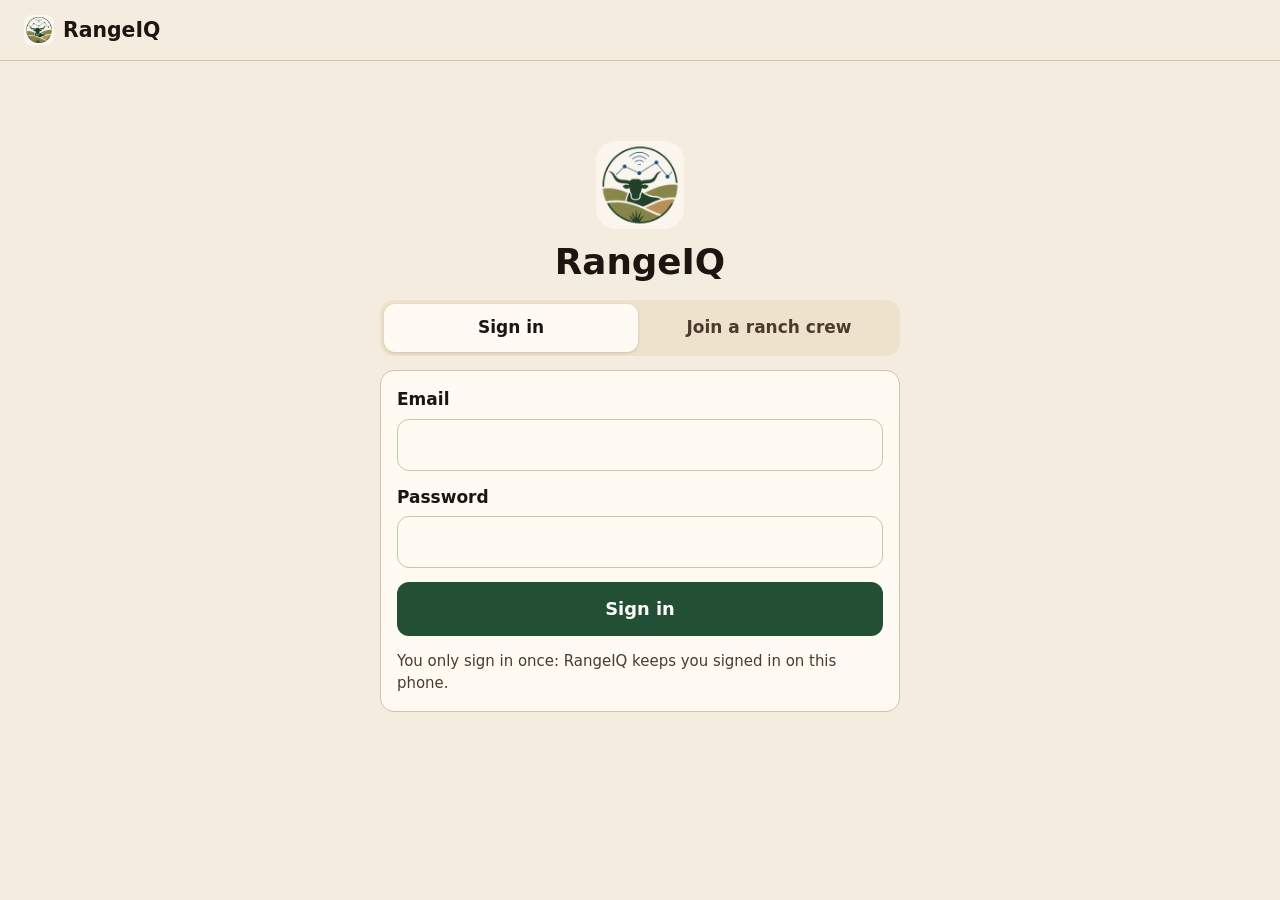
==== web/app/index.html @ 2ee0752a "Draw pastures, roads and trails (tap or GPS), lockable boundaries; you-are-here; Relief look - Shape" ====
<!doctype html>
<html lang="en">
<head>
<meta charset="utf-8">
<meta name="viewport" content="width=device-width, initial-scale=1, viewport-fit=cover">
<title>RangeIQ</title>
<meta name="description" content="RangeIQ for the ranch crew: take photos with location and direction, log rain and cattle moves, report problems, and see what needs attention, on the map or in 3D. Works with weak or no signal.">
<meta name="theme-color" content="#f4ecdf">
<meta name="apple-mobile-web-app-capable" content="yes">
<meta name="mobile-web-app-capable" content="yes">
<meta name="apple-mobile-web-app-status-bar-style" content="default">
<meta name="apple-mobile-web-app-title" content="RangeIQ">
<link rel="manifest" href="manifest.webmanifest">
<link rel="apple-touch-icon" href="apple-touch-icon.png">
<link rel="icon" href="icon-192.png">
<link rel="stylesheet" href="app.css">
<script type="importmap">{"imports":{"three":"./vendor/three/three.module.min.js"}}</script>
</head>
<body>
<header class="top">
  <button type="button" class="brand" id="brandBtn" aria-label="Ranch name. Tap to switch ranch"><img src="icon-192.png" alt="" width="30" height="30"><span id="brandName">RangeIQ</span><span id="brandCaret" aria-hidden="true" hidden>▾</span></button>
  <div class="top-actions">
    <button type="button" id="installBtn" class="pill" hidden>Install</button>
    <button type="button" id="syncPill" class="pill warn" hidden></button>
  </div>
</header>

<div id="banner" class="banner" role="status" hidden></div>

<main id="views">
  <!-- ============================== SIGN IN / JOIN -->
  <section class="view" id="v-login" hidden aria-labelledby="l-h">
    <div class="hero center">
      <img class="login-logo" src="icon-192.png" alt="" width="88" height="88">
      <h1 id="l-h">RangeIQ</h1>
    </div>
    <div class="seg" role="tablist">
      <button type="button" role="tab" data-auth="signin" aria-selected="true">Sign in</button>
      <button type="button" role="tab" data-auth="join" aria-selected="false">Join a ranch crew</button>
    </div>
    <form class="card form" id="loginForm" autocomplete="on">
      <label>Email<input type="email" id="loginEmail" autocomplete="username" inputmode="email" required></label>
      <label>Password<input type="password" id="loginPassword" autocomplete="current-password" required></label>
      <button type="submit" class="primary">Sign in</button>
      <p class="error" id="loginError" role="alert" hidden></p>
      <p class="dim small">You only sign in once: RangeIQ keeps you signed in on this phone.</p>
      <p class="dim small" id="loginTip" hidden><b>iPhone:</b> add RangeIQ to your Home Screen first (Share → Add to Home Screen), then sign in there. The Home Screen app keeps its own sign-in.</p>
    </form>
    <form class="card form" id="joinForm" autocomplete="on" hidden>
      <p class="dim">Ask the ranch owner for the crew code. It looks like <b>K7M-4QX</b>. Already have a RangeIQ login? Use the same email and password to add this ranch to it.</p>
      <label>Crew code<input type="text" id="joinCode" autocapitalize="characters" autocomplete="off" required placeholder="ABC-123"></label>
      <label>Your name (new logins only)<input type="text" id="joinName" autocomplete="name"></label>
      <label>Email<input type="email" id="joinEmail" autocomplete="username" inputmode="email" required></label>
      <label>Password (make one, 8+ characters, or use yours)<input type="password" id="joinPassword" autocomplete="new-password" minlength="8" required></label>
      <button type="submit" class="primary">Join the crew</button>
      <p class="error" id="joinError" role="alert" hidden></p>
    </form>
  </section>

  <!-- ============================== HOME -->
  <section class="view" id="v-home" hidden aria-labelledby="h-h">
    <div class="hero">
      <div class="eyebrow" id="h-updated"></div>
      <h1 id="h-h">Today</h1>
    </div>
    <div class="actions4">
      <button type="button" class="big photo" data-act="photo"><span class="ic" aria-hidden="true">📷</span>Take photo</button>
      <button type="button" class="big" data-act="rain"><span class="ic" aria-hidden="true">🌧</span>Rain gauge</button>
      <button type="button" class="big" data-act="move"><span class="ic" aria-hidden="true">🐄</span>Moved cattle</button>
      <button type="button" class="big warnbtn" data-act="report"><span class="ic" aria-hidden="true">⚠️</span>Report<small>problem or sighting</small></button>
    </div>
    <div class="card" id="h-todo" hidden></div>
    <div class="card" id="h-attention"></div>
    <div class="card" id="h-weather"></div>
    <div class="card" id="h-sky" hidden></div>
  </section>

  <!-- ============================== TO DO -->
  <section class="view" id="v-todo" hidden aria-labelledby="t-h">
    <div class="hero"><h1 id="t-h">To do</h1><p class="dim">Jobs around the ranch. Tap the box when it's done.</p></div>
    <div class="row"><button type="button" class="primary" id="t-add">＋ Add a job</button>
      <button type="button" class="pill" id="t-mine" aria-pressed="false">Only mine</button></div>
    <div id="t-list"></div>
    <div id="t-done"></div>
  </section>

  <!-- ============================== MAP (2D / 3D) -->
  <section class="view mapview" id="v-map" hidden aria-labelledby="m-h">
    <h1 id="m-h" class="sr">Map</h1>
    <div class="maptools">
      <div class="seg small" role="group" aria-label="Map type">
        <button type="button" data-mapmode="2d" aria-pressed="true">Map</button>
        <button type="button" data-mapmode="3d" aria-pressed="false">3D</button>
      </div>
      <div class="seg small" id="lookSeg" role="group" aria-label="3D look" hidden>
        <button type="button" data-look="photo" aria-pressed="true">Photo</button>
        <button type="button" data-look="relief" aria-pressed="false">Relief</button>
      </div>
      <button type="button" class="pill" id="layersBtn" aria-pressed="false" title="Choose what shows on the map">🗂 Layers</button>
      <button type="button" class="pill" id="addPlaceBtn" title="Add a water tank, pond, blind, gate…">＋ Place</button>
      <button type="button" class="pill" id="drawBtn" title="Draw pastures, roads and trails">✏️ Draw</button>
      <button type="button" class="pill" id="meBtn" title="Show where I am">📍 Me</button>
    </div>
    <div class="card" id="layerCard" hidden></div>
    <div class="pickbar unlocked" id="lockNote" hidden role="status"><span>🔓 Pasture boundaries are unlocked for editing.</span> <button type="button" class="pill" id="lockNoteBtn">🔒 Lock</button></div>
    <div class="pickbar" id="pickBar" hidden role="status"><b>Tap the map where it is.</b> <button type="button" class="pill" id="pickCancel">Cancel</button></div>
    <div id="map" class="map" role="region" aria-label="Map of pastures and photos"></div>
    <div id="map3d" class="map3d" hidden role="img" aria-label="3D view of the ranch with glowing pasture boundaries"></div>
    <div class="row" id="exagRow" hidden role="group" aria-label="Height exaggeration">
      <span class="dim">Height</span>
      <input type="range" id="exagSlider" min="1" max="12" step="0.5" value="2" aria-label="How much to raise the hills">
      <b id="exagVal">×2</b><button type="button" class="pill" id="resetView">Reset view</button>
    </div>
    <p class="src" id="map-src"></p>
    <ul class="plist" id="m-list"></ul>
  </section>

  <!-- ============================== PASTURE -->
  <section class="view" id="v-pasture" hidden aria-labelledby="d-h">
    <button type="button" class="back" data-go="map">‹ Map</button>
    <div class="hero"><div class="eyebrow" id="d-acres"></div><h1 id="d-h"></h1><p id="d-status"></p></div>
    <div class="actions4 two">
      <button type="button" class="big photo" data-act="photo" data-here="1"><span class="ic" aria-hidden="true">📷</span>Photo here</button>
      <button type="button" class="big" data-act="move" data-here="1"><span class="ic" aria-hidden="true">🐄</span>Moved cattle here</button>
    </div>
    <div class="card" id="d-photos"></div>
    <div class="card" id="d-signals"></div>
    <div class="card" id="d-land"></div>
  </section>

  <!-- ============================== LOG -->
  <section class="view" id="v-log" hidden aria-labelledby="g-h">
    <div class="hero"><h1 id="g-h">Log</h1></div>
    <div class="chips" role="group" aria-label="Show">
      <button type="button" data-filter="all" aria-pressed="true">All</button>
      <button type="button" data-filter="photo" aria-pressed="false">Photos</button>
      <button type="button" data-filter="problem" aria-pressed="false">Problems</button>
      <button type="button" data-filter="rain" aria-pressed="false">Rain</button>
      <button type="button" data-filter="move" aria-pressed="false">Moves</button>
      <button type="button" data-filter="wildlife" aria-pressed="false">Wildlife</button>
    </div>
    <div class="card" id="g-queue" hidden></div>
    <ul class="timeline" id="g-list"></ul>
  </section>

  <!-- ============================== MORE -->
  <section class="view" id="v-more" hidden aria-labelledby="o-h">
    <div class="hero"><h1 id="o-h">More</h1><p class="dim" id="o-who"></p></div>
    <div class="card" id="o-ranch" hidden></div>
    <div class="card" id="o-setup" hidden></div>
    <div class="card" id="o-crew" hidden></div>
    <div class="card"><h2>Warnings</h2>
      <label class="switchrow"><input type="checkbox" id="o-everyday"> <span>Ignore drought &amp; low rain in pasture status</span></label>
      <p class="dim small">Drought and rain are the same for every pasture and are often "normal" out here. With this on, a pasture's status comes from its own greenness, long-term trend, grazing days and what the crew reports. Severe-weather alerts and crew reports always show.</p></div>
    <div class="card"><h2>Text size</h2><div class="row" role="group" aria-label="Text size">
      <button type="button" class="pill" data-size="1">Normal</button><button type="button" class="pill" data-size="1.15">Large</button><button type="button" class="pill" data-size="1.3">Extra large</button></div></div>
    <div class="card"><h2>Put RangeIQ on your home screen</h2><p class="dim" id="o-install"></p></div>
    <details class="card"><summary><h2>How pasture status works</h2></summary>
      <p class="dim">Each pasture is rated from what was actually measured or reported: rain compared with past years, satellite greenness compared with normal, the U.S. Drought Monitor, long-term grass trends, how long cattle have been in it, and problems your crew reported in the last 2 weeks.</p>
      <p class="dim"><b>Good</b>: nothing wrong. <b>Watch</b>: one thing is off. <b>Act</b>: a serious problem your crew reported (like water low, fence down or a dead animal), or two things off at once. Your own eyes on the ground come first.</p>
      <p class="dim"><b>Photos:</b> the app measures how much of the ground in the picture is green, using the Canopeo color method, and compares it with the last photo taken from the same spot. Take photos from the same spots over time to see real change.</p></details>
    <details class="card"><summary><h2>Where the data comes from</h2></summary><ul class="srclist" id="o-sources"></ul></details>
    <div class="card"><h2>Account</h2>
      <div class="row"><button type="button" class="pill" id="logoutBtn">Sign out</button></div></div>
  </section>
</main>

<nav class="tabs" aria-label="Main">
  <button type="button" data-tab="home"><span aria-hidden="true">🏠</span>Home</button>
  <button type="button" data-tab="todo"><span aria-hidden="true">✅</span>To do</button>
  <button type="button" data-tab="map"><span aria-hidden="true">🗺️</span>Map</button>
  <button type="button" data-tab="log"><span aria-hidden="true">📋</span>Log</button>
  <button type="button" data-tab="more"><span aria-hidden="true">☰</span>More</button>
</nav>

<div class="drawbar" id="drawBar" hidden role="region" aria-label="Drawing"></div>
<input type="file" id="camInput" accept="image/*" capture="environment" hidden>

<div class="sheet-back" id="sheetBack" hidden></div>
<div class="sheet" id="sheet" role="dialog" aria-modal="true" aria-labelledby="sheetTitle" hidden>
  <div class="sheet-grip" aria-hidden="true"></div>
  <h2 id="sheetTitle"></h2>
  <div id="sheetBody"></div>
</div>

<script src="config.js"></script>
<script src="sky.js"></script>
<script src="app.js"></script>
</body>
</html>
---- web/app/app.css ----
/* RangeIQ phone app. Light "sunlight" theme by default for outdoor use; follows the phone's dark mode at night. */
:root{
  --bg:#f4ecdf; --surface:#fffaf2; --surface-2:#efe2cd; --ink:#1d150f; --ink-2:#4a3b2e; --muted:#6b5745; --rule:#d6c1a8;
  --accent:#234f34; --accent-ink:#ffffff; --link:#1f5a87;
  --good:#1f6b3a; --good-bg:#dcefdf; --watch:#8a5a00; --watch-bg:#fbe9c4; --act:#a1261b; --act-bg:#f8d9d4; --unknown:#5a5a5a; --unknown-bg:#e7e3dc;
  --f-body:system-ui,-apple-system,"Segoe UI",Roboto,"Helvetica Neue",Arial,sans-serif;
  --f-disp:"Avenir Next Condensed","Roboto Condensed","Arial Narrow",system-ui,sans-serif;
  --r:14px; --scale:1; color-scheme:light;
}
@media (prefers-color-scheme:dark){
  :root{--bg:#12100d; --surface:#1c1915; --surface-2:#26221c; --ink:#f3ece2; --ink-2:#d6cabb; --muted:#b3a593; --rule:#3a332a;
    --accent:#7fb38f; --accent-ink:#0d150f; --link:#8cc0ea;
    --good:#7fd19a; --good-bg:#1d3324; --watch:#f2c169; --watch-bg:#3a2d12; --act:#ff8c7d; --act-bg:#3f1a15; --unknown:#bdb6ac; --unknown-bg:#2c2924; color-scheme:dark}
}
*{box-sizing:border-box}
html{-webkit-text-size-adjust:100%;font-size:calc(17px * var(--scale))}
body{margin:0;background:var(--bg);color:var(--ink);font:1rem/1.5 var(--f-body);min-height:100dvh;padding-bottom:calc(84px + env(safe-area-inset-bottom))}
a{color:var(--link)}
h1,h2,h3{margin:0;line-height:1.15;font-family:var(--f-disp)}
h1{font-size:1.75rem;font-weight:700}
h2{font-size:1.25rem;font-weight:700}
p{margin:0}
.dim{color:var(--ink-2)} .small{font-size:.88rem}
.eyebrow{font-size:.78rem;font-weight:700;letter-spacing:.08em;text-transform:uppercase;color:var(--muted)}
[hidden]{display:none!important}
button,input,select,textarea{font:inherit;color:inherit}

.top{position:sticky;top:0;z-index:30;display:flex;align-items:center;justify-content:space-between;gap:10px;
  padding:calc(env(safe-area-inset-top) + 8px) 14px 8px;background:color-mix(in srgb,var(--bg) 92%,transparent);
  backdrop-filter:blur(10px);-webkit-backdrop-filter:blur(10px);border-bottom:1px solid var(--rule)}
.brand{display:flex;align-items:center;gap:9px;font:700 1.2rem/1 var(--f-disp);background:none;border:0;color:inherit;padding:4px 0;cursor:pointer;min-height:44px}
.brand img{border-radius:8px}
.top-actions{display:flex;gap:8px}
.pill{display:inline-flex;align-items:center;justify-content:center;min-height:44px;border:1px solid var(--rule);background:var(--surface);
  border-radius:99px;padding:8px 16px;font-weight:600;font-size:.92rem;cursor:pointer;color:var(--ink);text-decoration:none}
.pill.warn{border-color:var(--watch);color:var(--watch);background:var(--watch-bg)}
.pill[aria-pressed="true"]{border-color:var(--accent);color:var(--accent);box-shadow:inset 0 0 0 1px var(--accent)}

.banner{margin:10px 14px 0;padding:12px 14px;border-radius:var(--r);background:var(--watch-bg);color:var(--ink);border:1px solid var(--watch);font-weight:600}
.banner.demo{background:var(--unknown-bg);border-color:var(--unknown)}

main{max-width:680px;margin:0 auto;padding:14px 14px 20px}
.view{display:grid;gap:14px}
.hero{display:grid;gap:6px;padding:4px 0}
.login-logo{border-radius:20px;margin-bottom:6px}
.card{background:var(--surface);border:1px solid var(--rule);border-radius:var(--r);padding:16px;display:grid;gap:10px}
.row{display:flex;flex-wrap:wrap;gap:10px}
.back{justify-self:start;background:none;border:0;color:var(--link);font-weight:600;font-size:1rem;padding:8px 0;min-height:44px;cursor:pointer}

/* status chips and pasture rows: always icon + word, never colour alone */
.counts{display:flex;flex-wrap:wrap;gap:8px}
.chip{display:inline-flex;align-items:center;gap:6px;border-radius:99px;padding:6px 12px;font-weight:700;font-size:.92rem}
.chip.good{background:var(--good-bg);color:var(--good)} .chip.watch{background:var(--watch-bg);color:var(--watch)}
.chip.act{background:var(--act-bg);color:var(--act)} .chip.unknown{background:var(--unknown-bg);color:var(--unknown)}
.plist{list-style:none;margin:0;padding:0;display:grid;gap:10px}
.prow{width:100%;text-align:left;display:grid;grid-template-columns:auto 1fr auto;gap:4px 12px;align-items:center;cursor:pointer;
  background:var(--surface);border:1px solid var(--rule);border-left-width:8px;border-radius:var(--r);padding:14px 14px 14px 12px;min-height:72px}
.prow.good{border-left-color:var(--good)} .prow.watch{border-left-color:var(--watch)} .prow.act{border-left-color:var(--act)} .prow.unknown{border-left-color:var(--unknown)}
.prow .badge{grid-row:span 2;width:44px;height:44px;border-radius:50%;display:grid;place-items:center;font-size:1.3rem;font-weight:800}
.prow.good .badge{background:var(--good-bg);color:var(--good)} .prow.watch .badge{background:var(--watch-bg);color:var(--watch)}
.prow.act .badge{background:var(--act-bg);color:var(--act)} .prow.unknown .badge{background:var(--unknown-bg);color:var(--unknown)}
.prow b{font-size:1.08rem}
.prow .why{grid-column:2;color:var(--ink-2);font-size:.95rem}
.prow .go{grid-row:span 2;color:var(--muted);font-size:1.6rem}

.tiles{display:grid;grid-template-columns:repeat(2,minmax(0,1fr));gap:10px}
.tile{background:var(--surface-2);border-radius:12px;padding:10px 12px;display:grid;gap:2px}
.tile b{font:700 1.6rem/1.05 var(--f-disp);font-variant-numeric:tabular-nums}
.tile span{font-size:.85rem;color:var(--ink-2)}
.fc{display:grid;grid-template-columns:repeat(5,minmax(0,1fr));gap:6px;text-align:center}
.fc div{background:var(--surface-2);border-radius:10px;padding:8px 2px;display:grid;gap:2px;font-size:.85rem}
.fc b{font-size:1rem}
.meter{height:14px;border-radius:99px;background:var(--surface-2);overflow:hidden;position:relative}
.meter i{position:absolute;inset:0 auto 0 0;background:var(--accent);border-radius:99px}
.meter s{position:absolute;top:-3px;bottom:-3px;width:3px;background:var(--ink);text-decoration:none}
.src{font-size:.8rem;color:var(--muted)}

.sig{display:grid;grid-template-columns:auto 1fr;gap:2px 12px;padding:10px 0;border-top:1px solid var(--rule)}
.sig:first-of-type{border-top:0;padding-top:0}
.sig .lv{grid-row:span 3;width:30px;height:30px;border-radius:50%;display:grid;place-items:center;font-weight:800;font-size:.95rem}
.sig .lv.ok{background:var(--good-bg);color:var(--good)} .sig .lv.watch{background:var(--watch-bg);color:var(--watch)}
.sig .lv.concern{background:var(--act-bg);color:var(--act)} .sig .lv.unavailable{background:var(--unknown-bg);color:var(--unknown)}

.alert{border-left:6px solid var(--act);padding:8px 0 8px 12px;display:grid;gap:4px}
.alert.minor{border-left-color:var(--watch)}

.actions3{display:grid;grid-template-columns:repeat(3,minmax(0,1fr));gap:10px}
.big{display:grid;justify-items:center;align-content:center;gap:6px;text-align:center;background:var(--accent);color:var(--accent-ink);border:0;
  border-radius:var(--r);padding:14px 6px;font-weight:700;font-size:.95rem;line-height:1.15;cursor:pointer;min-height:92px}
.big .ic{font-size:1.6rem;line-height:1}
.primary{background:var(--accent);color:var(--accent-ink);border:0;border-radius:12px;min-height:54px;font-weight:700;font-size:1.05rem;cursor:pointer;padding:0 18px}
.secondary{background:var(--surface-2);color:var(--ink);border:1px solid var(--rule);border-radius:12px;min-height:54px;font-weight:600;cursor:pointer;padding:0 18px}

.terrain3d{height:62vh;min-height:320px;border-radius:var(--r);border:1px solid var(--rule);background:#cfe3f2;overflow:hidden;touch-action:none;display:grid;place-items:center}
.terrain3d canvas{display:block}
.map{height:46vh;min-height:280px;border-radius:var(--r);border:1px solid var(--rule);background:var(--surface-2);overflow:hidden}
.leaflet-container{font:inherit}
.maplabel{background:var(--surface);border:1px solid var(--rule);border-radius:8px;padding:2px 6px;font-weight:700;font-size:.8rem;white-space:nowrap;box-shadow:0 1px 3px rgba(0,0,0,.2)}

.loglist,.srclist{list-style:none;margin:0;padding:0;display:grid}
.loglist li,.srclist li{display:grid;grid-template-columns:1fr auto;gap:2px 10px;padding:10px 0;border-top:1px solid var(--rule)}
.loglist li:first-child,.srclist li:first-child{border-top:0}
.loglist .when,.srclist .when{color:var(--muted);font-size:.85rem;text-align:right}
.pending{color:var(--watch);font-weight:700;font-size:.85rem}
.ok-txt{color:var(--good);font-weight:700} .no-txt{color:var(--unknown);font-weight:700}

.form{display:grid;gap:14px}
.form label{display:grid;gap:6px;font-weight:600}
.form input,.form select,.form textarea{width:100%;min-height:52px;border:1px solid var(--rule);border-radius:12px;padding:10px 12px;background:var(--surface);font-size:1.05rem}
.form textarea{min-height:110px}
.quick{display:grid;grid-template-columns:repeat(4,minmax(0,1fr));gap:8px}
.quick button{min-height:52px;border-radius:12px;border:1px solid var(--rule);background:var(--surface-2);font-weight:700;cursor:pointer}
.error{color:var(--act);font-weight:600}

.tabs{position:fixed;left:0;right:0;bottom:0;z-index:40;display:grid;grid-template-columns:repeat(5,1fr);
  background:var(--surface);border-top:1px solid var(--rule);padding:6px 4px calc(6px + env(safe-area-inset-bottom))}
.tabs button{display:grid;justify-items:center;gap:2px;background:none;border:0;min-height:58px;font-size:.82rem;font-weight:600;color:var(--muted);cursor:pointer}
.tabs button span{font-size:1.35rem;line-height:1}
.tabs button[aria-current="page"]{color:var(--accent)}

.sheet-back{position:fixed;inset:0;z-index:50;background:rgba(0,0,0,.45)}
.sheet{position:fixed;left:0;right:0;bottom:0;z-index:60;max-height:88dvh;overflow:auto;background:var(--bg);border-radius:20px 20px 0 0;
  padding:18px 16px calc(18px + env(safe-area-inset-bottom));display:grid;gap:14px;max-width:680px;margin:0 auto;box-shadow:0 -6px 30px rgba(0,0,0,.25)}
.toast{position:fixed;left:50%;transform:translateX(-50%);bottom:calc(92px + env(safe-area-inset-bottom));z-index:70;background:var(--ink);color:var(--bg);
  padding:12px 18px;border-radius:99px;font-weight:600;max-width:90vw;text-align:center}
@media (min-width:560px){.fc{grid-template-columns:repeat(7,minmax(0,1fr))}}

/* ===================== ranch-hand layout (v2) ===================== */
.sr{position:absolute;width:1px;height:1px;overflow:hidden;clip:rect(0 0 0 0)}
.center{justify-items:center;text-align:center}
.seg{display:grid;grid-auto-flow:column;grid-auto-columns:1fr;background:var(--surface-2);border-radius:14px;padding:4px;gap:4px}
.seg button{min-height:48px;border:0;border-radius:11px;background:none;font-weight:700;cursor:pointer;color:var(--ink-2)}
.seg button[aria-selected="true"],.seg button[aria-pressed="true"]{background:var(--surface);color:var(--ink);box-shadow:0 1px 3px rgba(0,0,0,.15)}
.seg.small button{min-height:40px;padding:0 12px;font-size:.92rem}

.actions4{display:grid;grid-template-columns:repeat(2,minmax(0,1fr));gap:12px}
.actions4 .big{min-height:110px;font-size:1.05rem}
.actions4 .big .ic{font-size:2rem}
.big.photo{background:#1f4f6e}
.big.warnbtn{background:#8a3b12}
@media (prefers-color-scheme:dark){.big.photo{background:#5f9fc8;color:#08131b}.big.warnbtn{background:#e0915f;color:#1d0e05}}

.attn{list-style:none;margin:0;padding:0;display:grid;gap:8px}
.attn button,.attn li>div{width:100%;text-align:left;display:grid;grid-template-columns:auto 1fr auto;gap:2px 12px;align-items:center;
  border:1px solid var(--rule);border-left-width:7px;border-radius:12px;background:var(--surface);padding:12px;min-height:64px;cursor:pointer}
.attn .act{border-left-color:var(--act)} .attn .watch{border-left-color:var(--watch)} .attn .alert{border-left-color:#c0392b}
.attn .lead{font-size:1.5rem;grid-row:span 2}
.attn b{font-size:1.02rem} .attn span.why{grid-column:2;color:var(--ink-2);font-size:.93rem}
.allclear{display:flex;align-items:center;gap:14px;font-weight:700;font-size:1.15rem;color:var(--good)}
.allclear .big-ok{width:52px;height:52px;border-radius:50%;background:var(--good-bg);display:grid;place-items:center;font-size:1.6rem}

.wx{display:flex;align-items:baseline;gap:14px;flex-wrap:wrap}
.wx .now{font:700 2.2rem/1 var(--f-disp)}
.wx3{display:grid;grid-template-columns:repeat(3,minmax(0,1fr));gap:8px;text-align:center}
.wx3 div{background:var(--surface-2);border-radius:10px;padding:8px 4px;display:grid;gap:2px;font-size:.9rem}

.mapview{gap:10px}
.maptools{display:flex;gap:8px;align-items:center;flex-wrap:wrap}
.map{height:58vh;min-height:300px}
.map3d{height:62vh;min-height:320px;border-radius:var(--r);overflow:hidden;touch-action:none;position:relative;
  background:linear-gradient(180deg,#0f1a33 0%,#33406b 38%,#8a6f96 62%,#e59a68 84%,#f4c48c 100%)}
.map3d canvas{display:block}
.photo-pin{width:34px;height:34px;border-radius:50%;background:#fff;border:3px solid #1f4f6e;display:grid;place-items:center;font-size:16px;
  box-shadow:0 2px 6px rgba(0,0,0,.4);position:relative}
.photo-pin.flag{border-color:#c0392b}
.photo-pin .cone{position:absolute;left:50%;top:50%;width:0;height:0;border-left:9px solid transparent;border-right:9px solid transparent;
  border-bottom:22px solid rgba(255,255,255,.95);transform-origin:50% 100%;margin-left:-9px;margin-top:-38px}

.chips{display:flex;flex-wrap:wrap;gap:8px}
.chips button,.tagchips button{min-height:44px;padding:0 14px;border-radius:99px;border:1px solid var(--rule);background:var(--surface);font-weight:600;cursor:pointer}
.chips button[aria-pressed="true"]{background:var(--accent);color:var(--accent-ink);border-color:var(--accent)}
.tagchips{display:flex;flex-wrap:wrap;gap:8px}
.tagchips button[aria-pressed="true"]{background:var(--act-bg);border-color:var(--act);color:var(--act)}
.tagchips button.goodtag[aria-pressed="true"]{background:var(--good-bg);border-color:var(--good);color:var(--good)}

.timeline{list-style:none;margin:0;padding:0;display:grid;gap:10px}
.timeline li{background:var(--surface);border:1px solid var(--rule);border-radius:12px;padding:12px;display:grid;grid-template-columns:auto 1fr;gap:4px 12px;align-items:start}
.timeline li.clickable{cursor:pointer}
.timeline .ico{font-size:1.4rem;width:40px;text-align:center}
.timeline img{width:72px;height:72px;object-fit:cover;border-radius:10px;grid-row:span 3}
.timeline .meta{color:var(--muted);font-size:.85rem}
.tag{display:inline-block;border-radius:99px;padding:2px 9px;font-size:.8rem;font-weight:700;background:var(--act-bg);color:var(--act);margin:2px 4px 0 0}
.tag.ok{background:var(--good-bg);color:var(--good)}

.photoimg{width:100%;border-radius:12px;display:block;background:var(--surface-2)}
.photogrid{display:grid;grid-template-columns:repeat(3,minmax(0,1fr));gap:6px}
.photogrid button{padding:0;border:0;background:none;cursor:pointer}
.photogrid img{width:100%;aspect-ratio:1;object-fit:cover;border-radius:8px;display:block}
.stat{display:flex;gap:12px;flex-wrap:wrap}
.stat div{background:var(--surface-2);border-radius:10px;padding:8px 12px}
.stat b{font:700 1.4rem/1.1 var(--f-disp);display:block}
.sheet-grip{width:44px;height:5px;border-radius:9px;background:var(--rule);justify-self:center}
details.card summary{list-style:none;cursor:pointer;display:flex;justify-content:space-between;align-items:center;min-height:44px}
details.card summary::after{content:"▾";color:var(--muted)} details.card[open] summary::after{content:"▴"}
details.card summary::-webkit-details-marker{display:none}
.busy{display:grid;place-items:center;gap:10px;padding:24px;color:var(--ink-2)}
.spinner{width:36px;height:36px;border:4px solid var(--rule);border-top-color:var(--accent);border-radius:50%;animation:spin 1s linear infinite}
@keyframes spin{to{transform:rotate(360deg)}}
.photo-pin .n{position:absolute;top:-8px;right:-10px;min-width:20px;height:20px;border-radius:10px;background:#1f4f6e;color:#fff;
  font:700 12px/20px system-ui,sans-serif;text-align:center;padding:0 5px;box-shadow:0 1px 3px rgba(0,0,0,.35)}
.photo-pin.flag .n{background:#c0392b}
.spotrow{display:flex;gap:8px;overflow-x:auto;padding-bottom:4px;-webkit-overflow-scrolling:touch}
.spotrow button{flex:0 0 96px;padding:0;border:2px solid transparent;border-radius:10px;background:var(--surface-2);cursor:pointer;text-align:left;color:inherit}
.spotrow button[aria-current]{border-color:var(--accent,#1f4f6e)}
.spotrow img{width:100%;aspect-ratio:1;object-fit:cover;border-radius:8px 8px 0 0;display:block}
.spotrow span{display:block;font-size:.8rem;padding:3px 6px 5px;line-height:1.25}
.map,.map3d{isolation:isolate;position:relative;z-index:0}   /* keep Leaflet panes (z-index 400+) under sheets and tabs */
.big small{display:block;font-size:.72rem;font-weight:500;opacity:.85;margin-top:2px}
.tagpick{display:grid;gap:8px}
.tgroup{border:1px solid var(--rule);border-radius:14px;background:var(--surface)}
.tgroup summary{min-height:48px;display:flex;align-items:center;gap:8px;padding:0 14px;font-weight:700;cursor:pointer;list-style:none}
.tgroup summary::-webkit-details-marker{display:none}
.tgroup summary::after{content:"▾";margin-left:auto;opacity:.6}
.tgroup[open] summary::after{content:"▴"}
.tgroup summary .n{color:var(--act);font-weight:700}
.tgroup .tagchips{padding:0 12px 12px}
.tagchips button.infotag[aria-pressed="true"]{background:#e3edf7;border-color:#1f4f6e;color:#1f4f6e}
.tag.info{background:#e3edf7;color:#1f4f6e}
.picked{margin:2px 0 0}
.photo-pin.report{background:#fffaf2;border-color:#1f4f6e}
.photo-pin.report.flag{border-color:#c0392b}
@media (prefers-color-scheme: dark){.tagchips button.infotag[aria-pressed="true"],.tag.info{background:#1d3346;color:#cfe3f5;border-color:#6aa0c8}}
.tasks{list-style:none;margin:0 0 6px;padding:0;display:grid;gap:8px}
.task{display:flex;align-items:stretch;gap:10px;background:var(--surface);border:1px solid var(--rule);border-radius:14px;padding:6px 8px 6px 6px}
.task.late{border-left:5px solid var(--act)}
.task.today{border-left:5px solid var(--watch,#e0a21b)}
.task .check{flex:0 0 48px;height:48px;align-self:center;border-radius:12px;border:2.5px solid var(--ink);background:var(--bg);
  font:800 1.5rem/1 system-ui;color:#fff;cursor:pointer}
.task .check[aria-pressed="true"]{background:var(--good);border-color:var(--good)}
.task.done b{text-decoration:line-through;opacity:.65}
.task .tbody{flex:1;text-align:left;background:none;border:0;padding:4px 0;color:inherit;cursor:pointer;display:grid;gap:2px}
.task .tbody .meta{font-size:.85rem;color:var(--ink-2,#6b5d50)}
.linkbtn{background:none;border:0;color:var(--accent,#1f4f6e);font-weight:700;padding:8px 0;cursor:pointer}
#v-todo h2{margin:18px 0 8px}
.tabs button{font-size:.78rem}

/* ===================================================================== Computer layout (rangeiq.org on a desktop or tablet)
   Same app, same look; the tab bar becomes a sidebar, Home and Map use two columns, sheets open as centred dialogs. */
@media (min-width: 960px){
  body{padding-bottom:0}
  .top{padding-left:24px;padding-right:24px}
  .banner{margin:12px 24px 0 252px}
  main{max-width:1240px;margin:0;padding:22px 32px 40px 252px}
  .tabs{top:calc(env(safe-area-inset-top) + 62px);bottom:auto;left:0;right:auto;width:228px;display:flex;flex-direction:column;gap:4px;
    padding:14px 12px;border-top:0;border-right:1px solid var(--rule);background:transparent;height:calc(100dvh - 62px)}
  .tabs button{display:flex;align-items:center;justify-items:start;gap:12px;min-height:50px;padding:0 14px;border-radius:12px;font-size:1rem;text-align:left}
  .tabs button span{font-size:1.25rem}
  .tabs button:hover{background:var(--surface-2)}
  .tabs button[aria-current="page"]{background:var(--surface);box-shadow:inset 0 0 0 1px var(--rule);color:var(--accent)}
  h1{font-size:2.1rem}

  /* Home: actions and jobs on the left, what needs attention and weather on the right */
  #v-home{grid-template-columns:minmax(0,1fr) minmax(0,1fr);align-items:start;column-gap:22px}
  #v-home > .hero{grid-column:1 / -1}
  #v-home > .actions4{grid-column:1;grid-template-columns:repeat(4,minmax(0,1fr))}
  #v-home > #h-todo{grid-column:1}
  #v-home > #h-attention{grid-column:2;grid-row:2 / span 3}
  #v-home > #h-weather{grid-column:1}
  .actions4 .big{min-height:120px}

  /* Map: big map with the pasture list beside it */
  #v-map{grid-template-columns:minmax(0,1fr) 340px;align-items:start;column-gap:20px}
  #v-map > *{grid-column:1}
  #v-map > #m-list{grid-column:2;grid-row:1 / span 6;max-height:calc(100dvh - 120px);overflow:auto;padding-right:4px}
  .map{height:calc(100dvh - 230px);min-height:420px}
  .map3d{height:calc(100dvh - 260px);min-height:420px}

  /* Pasture page: photos and status side by side */
  #v-pasture{grid-template-columns:minmax(0,1fr) minmax(0,1fr);column-gap:22px;align-items:start}
  #v-pasture > .back,#v-pasture > .hero,#v-pasture > .actions4{grid-column:1 / -1}
  #v-pasture > .actions4{grid-template-columns:repeat(2,minmax(0,280px))}
  .photogrid{grid-template-columns:repeat(4,minmax(0,1fr))}

  #v-log,#v-todo,#v-more{max-width:860px}
  #v-login{max-width:520px;margin:6vh auto 0}

  /* Sheets become centred dialogs */
  .sheet{top:7vh;bottom:auto;left:50%;right:auto;transform:translateX(-50%);width:min(620px,92vw);max-height:86dvh;border-radius:20px;
    box-shadow:0 20px 60px rgba(0,0,0,.35)}
  .sheet-grip{display:none}
  .toast{bottom:28px}
  .photoimg{max-height:52vh;object-fit:contain;background:var(--surface-2)}
}
/* when signed out there is no sidebar */
@media (min-width: 960px){ body:has(#v-login:not([hidden])) main{padding-left:32px;margin:0 auto} }
@media (min-width: 1400px){ main{max-width:1320px} }
.layers{display:flex;flex-wrap:wrap;gap:8px}
.layer{display:inline-flex;align-items:center;gap:6px;min-height:44px;padding:0 14px;border-radius:99px;border:1px solid var(--rule);background:var(--surface-2);font-weight:600;cursor:pointer;opacity:.6}
.layer[aria-pressed="true"]{opacity:1;background:var(--surface);border-color:var(--accent);box-shadow:inset 0 0 0 1px var(--accent)}
.layer .dim{font-weight:500;font-size:.85rem}
.switchrow{display:flex;align-items:center;gap:10px;font-weight:600;min-height:44px;cursor:pointer}
.switchrow input{width:24px;height:24px;accent-color:var(--accent)}
.pickbar{position:sticky;top:70px;z-index:35;display:flex;align-items:center;justify-content:space-between;gap:10px;padding:10px 14px;border-radius:var(--r);
  background:var(--accent);color:var(--accent-ink)}
.photo-pin.place{background:#fffaf2;border-color:#2b6cb0;border-radius:10px}
@media (min-width: 960px){ #v-map > #layerCard{grid-column:1} }
.switchrow{align-items:flex-start}
.switchrow input{flex:0 0 24px;margin-top:2px}
.placethumb{width:96px;height:96px;object-fit:cover;border-radius:12px}
.photo-pin.usgs{width:28px;height:28px;font-size:13px;background:rgba(255,255,255,.85);border:2px dashed #2b6cb0}
.wx7{display:grid;grid-auto-flow:column;grid-auto-columns:minmax(64px,1fr);gap:6px;overflow-x:auto;padding-bottom:4px;-webkit-overflow-scrolling:touch}
.wx7 > div{display:grid;justify-items:center;gap:1px;background:var(--surface-2);border-radius:12px;padding:8px 4px;font-size:.9rem}
.wx7 b{font-size:1.15rem}
.wx7 .rain{font-size:.82rem;font-weight:600}
.wx7 .rain.wet{color:var(--link)}
.sky{display:grid;grid-template-columns:repeat(2,minmax(0,1fr));gap:8px}
.sky > div{display:grid;gap:1px;background:var(--surface-2);border-radius:12px;padding:10px 12px}
.sky .ic{font-size:1.5rem;line-height:1}
.sky b{font-size:1.2rem}
@media (min-width: 960px){ #v-home > #h-sky{grid-column:2} .sky{grid-template-columns:repeat(4,minmax(0,1fr))} }
.wxic{font-size:2.6rem;line-height:1}
.wxic.sm{font-size:1.6rem}
.wx{display:flex;align-items:center;gap:12px}
.filebtn{display:inline-flex;align-items:center;justify-content:center;min-height:48px;padding:0 18px;border-radius:12px;border:1px solid var(--rule);
  background:var(--surface-2);font-weight:700;cursor:pointer;justify-self:start}
.drawbar{position:fixed;left:8px;right:8px;bottom:calc(84px + env(safe-area-inset-bottom));z-index:45;display:grid;gap:8px;padding:12px;border-radius:16px;
  background:var(--surface);border:2px solid #ffd84d;box-shadow:0 6px 24px rgba(0,0,0,.3)}
.drawinfo{display:grid;gap:2px}
.drawbar .row{gap:6px}
.drawbar .pill{min-height:44px;padding:6px 12px}
.pill.primarypill{background:var(--accent);color:var(--accent-ink);border-color:var(--accent)}
.vtx{width:22px;height:22px;border-radius:50%;background:#ffd84d;border:3px solid #1d150f;box-shadow:0 1px 4px rgba(0,0,0,.5)}
.vtx.sel{background:#d63c2f;border-color:#fff}
.vtx.mid{width:18px;height:18px;background:rgba(255,255,255,.85);border:2px solid #1d150f;font:700 13px/13px system-ui;text-align:center;color:#1d150f}
.swatch{display:inline-block;width:18px;height:6px;border-radius:3px;margin-right:6px;vertical-align:middle;box-shadow:0 0 0 1px rgba(0,0,0,.35)}
.pickbar.unlocked{background:#ffd84d;color:#1d150f}
@media (min-width: 960px){ .drawbar{left:252px;right:24px;bottom:20px;max-width:900px} }
/* drawing mode: map fills the screen between the header and the drawing bar */
body.drawing .banner, body.drawing #v-map .maptools, body.drawing #lockNote, body.drawing #layerCard, body.drawing #pickBar,
body.drawing #m-list, body.drawing #map-src, body.drawing #exagRow{display:none!important}
body.drawing #v-map .map{height:calc(100dvh - 300px - env(safe-area-inset-bottom));min-height:300px}
@media (min-width: 960px){ body.drawing #v-map .map{height:calc(100dvh - 260px)} }
.me{position:relative;width:20px;height:20px;border-radius:50%;background:#2b7de9;border:3px solid #fff;box-shadow:0 0 0 6px rgba(43,125,233,.25),0 1px 4px rgba(0,0,0,.4)}
.me i{position:absolute;left:50%;top:50%;width:0;height:0;margin:-24px 0 0 -7px;border-left:7px solid transparent;border-right:7px solid transparent;
  border-bottom:14px solid #2b7de9;transform-origin:7px 24px}
#exagRow{align-items:center}
#exagSlider{flex:1;min-width:140px;accent-color:var(--accent);height:32px}
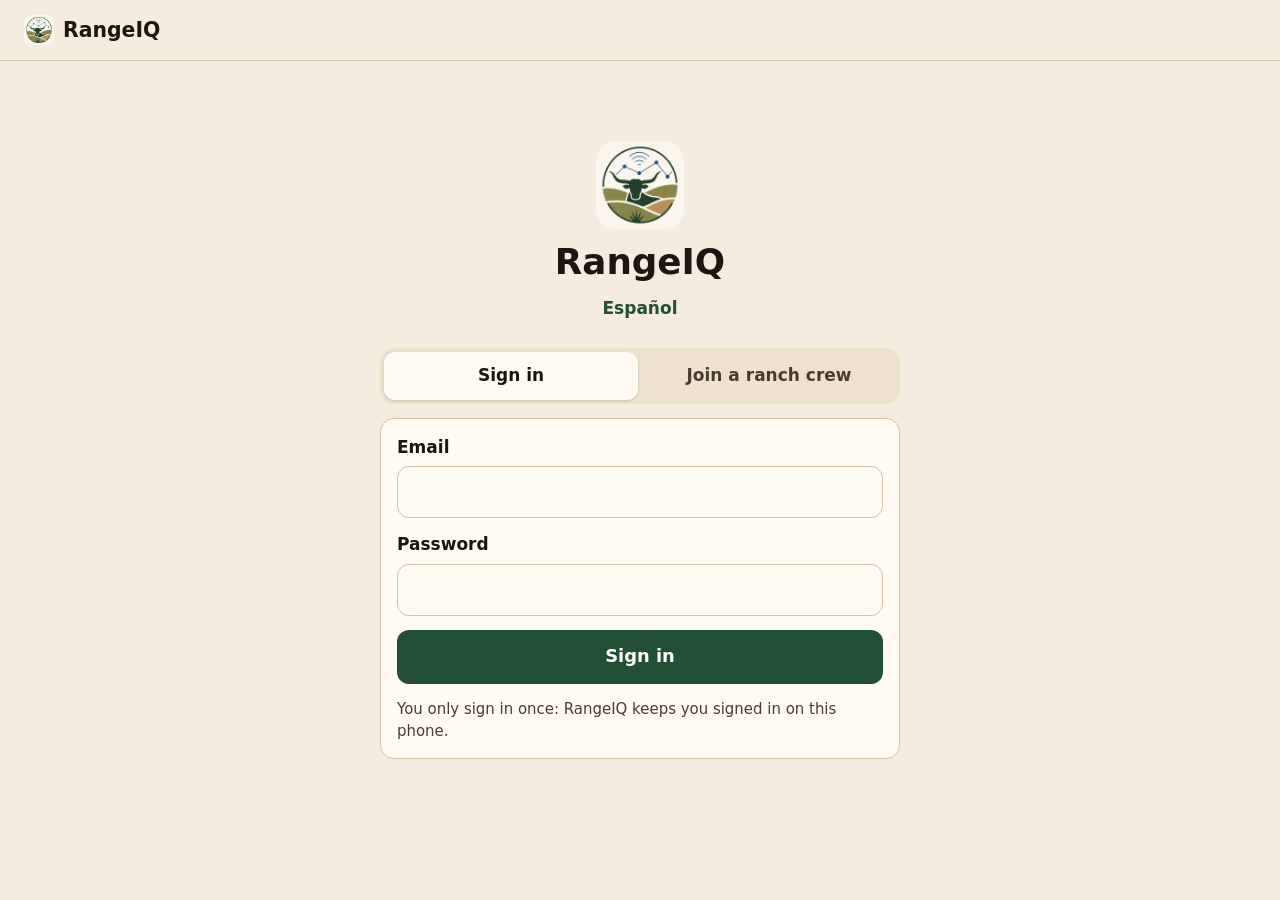
==== commit 505ff6fa: "Spanish: the whole app in English or Spanish, notifications in each person's language - web/app/i18n" ====
--- a/web/app/index.html
+++ b/web/app/index.html
@@ -20,12 +20,15 @@
 <header class="top">
   <button type="button" class="brand" id="brandBtn" aria-label="Ranch name. Tap to switch ranch"><img src="icon-192.png" alt="" width="30" height="30"><span id="brandName">RangeIQ</span><span id="brandCaret" aria-hidden="true" hidden>▾</span></button>
   <div class="top-actions">
+    <button type="button" id="sosBtn" class="sosbtn" hidden aria-label="SOS: send an emergency alert to your crew">SOS</button>
     <button type="button" id="installBtn" class="pill" hidden>Install</button>
     <button type="button" id="syncPill" class="pill warn" hidden></button>
   </div>
 </header>
 
 <div id="banner" class="banner" role="status" hidden></div>
+<div id="sosBar" class="sosbar" role="alert" hidden></div>
+<div id="sosScreen" class="sosscreen" role="dialog" aria-modal="true" aria-labelledby="sosTitle" hidden></div>
 
 <main id="views">
   <!-- ============================== SIGN IN / JOIN -->
@@ -33,6 +36,7 @@
     <div class="hero center">
       <img class="login-logo" src="icon-192.png" alt="" width="88" height="88">
       <h1 id="l-h">RangeIQ</h1>
+      <button type="button" class="linkbtn langtoggle" id="langToggle" lang="es">Español</button>
     </div>
     <div class="seg" role="tablist">
       <button type="button" role="tab" data-auth="signin" aria-selected="true">Sign in</button>
@@ -44,10 +48,10 @@
       <button type="submit" class="primary">Sign in</button>
       <p class="error" id="loginError" role="alert" hidden></p>
       <p class="dim small">You only sign in once: RangeIQ keeps you signed in on this phone.</p>
-      <p class="dim small" id="loginTip" hidden><b>iPhone:</b> add RangeIQ to your Home Screen first (Share → Add to Home Screen), then sign in there. The Home Screen app keeps its own sign-in.</p>
+      <p class="dim small" id="loginTip" hidden data-i18n><b>iPhone:</b> add RangeIQ to your Home Screen first (Share → Add to Home Screen), then sign in there. The Home Screen app keeps its own sign-in.</p>
     </form>
     <form class="card form" id="joinForm" autocomplete="on" hidden>
-      <p class="dim">Ask the ranch owner for the crew code. It looks like <b>K7M-4QX</b>. Already have a RangeIQ login? Use the same email and password to add this ranch to it.</p>
+      <p class="dim" data-i18n>Ask the ranch owner for the crew code. It looks like <b>K7M-4QX</b>. Already have a RangeIQ login? Use the same email and password to add this ranch to it.</p>
       <label>Crew code<input type="text" id="joinCode" autocapitalize="characters" autocomplete="off" required placeholder="ABC-123"></label>
       <label>Your name (new logins only)<input type="text" id="joinName" autocomplete="name"></label>
       <label>Email<input type="email" id="joinEmail" autocomplete="username" inputmode="email" required></label>
@@ -128,6 +132,24 @@
     <div class="card" id="d-land"></div>
   </section>
 
+  <!-- ============================== CHAT (text messages: everyone on the ranch, or one person) -->
+  <section class="view" id="v-chat" hidden aria-labelledby="c-h">
+    <div id="c-list">
+      <div class="hero chathero"><div><h1 id="c-h">Chat</h1><p class="dim">Text the whole crew, or one person.</p></div>
+        <button type="button" class="mepic" id="c-mepic" aria-label="Your profile picture"></button></div>
+      <div id="c-notify"></div>
+      <ul class="threads" id="c-threads"></ul>
+    </div>
+    <div id="c-thread" hidden>
+      <div class="chathead"><button type="button" class="pill" id="c-back" aria-label="Back to all chats">‹ Chats</button><span id="c-headpic"></span><h2 id="c-title"></h2></div>
+      <ol class="bubbles" id="c-msgs" aria-live="polite"></ol>
+      <form class="composer" id="c-form" autocomplete="off">
+        <textarea id="c-text" rows="1" maxlength="2000" placeholder="Message" enterkeyhint="send" aria-label="Message"></textarea>
+        <button type="submit" class="primary" id="c-send">Send</button>
+      </form>
+    </div>
+  </section>
+
   <!-- ============================== LOG -->
   <section class="view" id="v-log" hidden aria-labelledby="g-h">
     <div class="hero"><h1 id="g-h">Log</h1></div>
@@ -138,6 +160,8 @@
       <button type="button" data-filter="rain" aria-pressed="false">Rain</button>
       <button type="button" data-filter="move" aria-pressed="false">Moves</button>
       <button type="button" data-filter="wildlife" aria-pressed="false">Wildlife</button>
+      <button type="button" data-filter="job" aria-pressed="false">Jobs</button>
+      <button type="button" data-filter="map" aria-pressed="false">Places &amp; lines</button>
     </div>
     <div class="card" id="g-queue" hidden></div>
     <ul class="timeline" id="g-list"></ul>
@@ -145,7 +169,10 @@
 
   <!-- ============================== MORE -->
   <section class="view" id="v-more" hidden aria-labelledby="o-h">
-    <div class="hero"><h1 id="o-h">More</h1><p class="dim" id="o-who"></p></div>
+    <div class="hero chathero"><div><h1 id="o-h">More</h1><p class="dim" id="o-who"></p></div>
+      <button type="button" class="mepic" id="o-mepic" aria-label="Your profile picture"></button></div>
+    <div class="card"><h2>Language · Idioma</h2><div class="row" role="group" aria-label="Language">
+      <button type="button" class="pill" data-lang="en" lang="en">English</button><button type="button" class="pill" data-lang="es" lang="es">Español</button></div></div>
     <div class="card" id="o-ranch" hidden></div>
     <div class="card" id="o-setup" hidden></div>
     <div class="card" id="o-crew" hidden></div>
@@ -157,8 +184,8 @@
     <div class="card"><h2>Put RangeIQ on your home screen</h2><p class="dim" id="o-install"></p></div>
     <details class="card"><summary><h2>How pasture status works</h2></summary>
       <p class="dim">Each pasture is rated from what was actually measured or reported: rain compared with past years, satellite greenness compared with normal, the U.S. Drought Monitor, long-term grass trends, how long cattle have been in it, and problems your crew reported in the last 2 weeks.</p>
-      <p class="dim"><b>Good</b>: nothing wrong. <b>Watch</b>: one thing is off. <b>Act</b>: a serious problem your crew reported (like water low, fence down or a dead animal), or two things off at once. Your own eyes on the ground come first.</p>
-      <p class="dim"><b>Photos:</b> the app measures how much of the ground in the picture is green, using the Canopeo color method, and compares it with the last photo taken from the same spot. Take photos from the same spots over time to see real change.</p></details>
+      <p class="dim" data-i18n><b>Good</b>: nothing wrong. <b>Watch</b>: one thing is off. <b>Act</b>: a serious problem your crew reported (like water low, fence down or a dead animal), or two things off at once. Your own eyes on the ground come first.</p>
+      <p class="dim" data-i18n><b>Photos:</b> the app measures how much of the ground in the picture is green, using the Canopeo color method, and compares it with the last photo taken from the same spot. Take photos from the same spots over time to see real change.</p></details>
     <details class="card"><summary><h2>Where the data comes from</h2></summary><ul class="srclist" id="o-sources"></ul></details>
     <div class="card"><h2>Account</h2>
       <div class="row"><button type="button" class="pill" id="logoutBtn">Sign out</button></div></div>
@@ -169,12 +196,14 @@
   <button type="button" data-tab="home"><span aria-hidden="true">🏠</span>Home</button>
   <button type="button" data-tab="todo"><span aria-hidden="true">✅</span>To do</button>
   <button type="button" data-tab="map"><span aria-hidden="true">🗺️</span>Map</button>
+  <button type="button" data-tab="chat"><span aria-hidden="true">💬</span>Chat<b class="tabbadge" id="chatBadge" hidden></b></button>
   <button type="button" data-tab="log"><span aria-hidden="true">📋</span>Log</button>
   <button type="button" data-tab="more"><span aria-hidden="true">☰</span>More</button>
 </nav>
 
 <div class="drawbar" id="drawBar" hidden role="region" aria-label="Drawing"></div>
 <input type="file" id="camInput" accept="image/*" capture="environment" hidden>
+<input type="file" id="picInput" accept="image/*" hidden>
 
 <div class="sheet-back" id="sheetBack" hidden></div>
 <div class="sheet" id="sheet" role="dialog" aria-modal="true" aria-labelledby="sheetTitle" hidden>
@@ -184,7 +213,10 @@
 </div>
 
 <script src="config.js"></script>
+<script src="es.js"></script>
+<script src="i18n.js"></script>
 <script src="sky.js"></script>
+<script src="icons.js"></script>
 <script src="app.js"></script>
 </body>
 </html>
--- a/web/app/app.css
+++ b/web/app/app.css
@@ -112,9 +112,9 @@
 .quick button{min-height:52px;border-radius:12px;border:1px solid var(--rule);background:var(--surface-2);font-weight:700;cursor:pointer}
 .error{color:var(--act);font-weight:600}
 
-.tabs{position:fixed;left:0;right:0;bottom:0;z-index:40;display:grid;grid-template-columns:repeat(5,1fr);
+.tabs{position:fixed;left:0;right:0;bottom:0;z-index:40;display:grid;grid-template-columns:repeat(6,1fr);
   background:var(--surface);border-top:1px solid var(--rule);padding:6px 4px calc(6px + env(safe-area-inset-bottom))}
-.tabs button{display:grid;justify-items:center;gap:2px;background:none;border:0;min-height:58px;font-size:.82rem;font-weight:600;color:var(--muted);cursor:pointer}
+.tabs button{display:grid;justify-items:center;gap:2px;background:none;border:0;min-height:58px;font-size:.78rem;padding:0;font-weight:600;color:var(--muted);cursor:pointer}
 .tabs button span{font-size:1.35rem;line-height:1}
 .tabs button[aria-current="page"]{color:var(--accent)}
 
@@ -335,3 +335,143 @@
   border-bottom:14px solid #2b7de9;transform-origin:7px 24px}
 #exagRow{align-items:center}
 #exagSlider{flex:1;min-width:140px;accent-color:var(--accent);height:32px}
+
+/* pasture flags (2D map): pole + status pennant, name shows once zoomed in; the whole flag is the tap target */
+.pflag-at{width:0;height:0}
+.pflag{position:absolute;left:-3px;bottom:0;display:flex;align-items:flex-end;min-height:40px;padding:0 6px 0 0;cursor:pointer;-webkit-tap-highlight-color:transparent}
+.pflag i{position:relative;width:3px;height:34px;background:#fff;border-radius:2px;box-shadow:0 0 2px rgba(0,0,0,.7);flex:none}
+.pflag i::after{content:"";position:absolute;left:3px;top:0;border-left:20px solid var(--c);border-top:8px solid transparent;border-bottom:8px solid transparent;filter:drop-shadow(0 0 1px rgba(0,0,0,.8))}
+.pflag span{display:none;position:absolute;left:1px;bottom:36px;transform:translateX(-50%);background:rgba(20,22,40,.82);color:#fff;border:2px solid var(--c);border-radius:8px;padding:3px 8px;font-weight:700;font-size:.8rem;white-space:nowrap}
+.flag-names .pflag span{display:block}
+.pflag::before{content:"";position:absolute;left:-14px;right:-6px;top:-4px;bottom:-8px}
+
+/* photos that belong to a report, job, place or line: thumbnails, ✕ to remove, "Add photo" */
+.pstrip{display:flex;gap:8px;flex-wrap:wrap;align-items:stretch;margin:4px 0}
+.pthumb{position:relative;width:84px;height:84px}
+.pthumb img{width:84px;height:84px;object-fit:cover;border-radius:10px;display:block}
+.pthumb > button[data-photo]{padding:0;border:0;background:none;cursor:pointer;border-radius:10px}
+.pdel{position:absolute;top:-8px;right:-8px;width:30px;height:30px;border-radius:50%;border:2px solid #fff;background:#1d1d1f;color:#fff;font-size:.9rem;line-height:1;cursor:pointer;padding:0}
+.padd{width:84px;height:84px;border:2px dashed var(--rule);border-radius:10px;background:var(--surface-2);color:inherit;font-size:.8rem;display:flex;flex-direction:column;align-items:center;justify-content:center;gap:2px;cursor:pointer}
+.padd span{font-size:1.5rem}
+.timeline .lphotos{display:flex;gap:4px;margin-top:6px;align-items:center}
+.timeline .lphotos img{width:44px;height:44px;object-fit:cover;border-radius:6px;grid-row:auto}
+.timeline .ico .swatch{display:inline-block;width:22px;height:6px;border-radius:3px;vertical-align:middle}
+
+/* resolved problems */
+.resolved{background:var(--good-bg);color:var(--good);border-radius:12px;padding:10px 12px;margin:8px 0}
+.donechip{display:inline-block;background:var(--good-bg);color:var(--good);border-radius:99px;padding:1px 8px;font-size:.8rem;font-weight:700;white-space:nowrap}
+
+/* ---- chat */
+.tabs button{position:relative}
+.tabbadge{position:absolute;top:2px;right:calc(50% - 22px);min-width:18px;height:18px;padding:0 5px;border-radius:9px;background:#c0392b;color:#fff;font-size:.72rem;line-height:18px;font-weight:800}
+.threads{list-style:none;margin:0;padding:0;display:grid;gap:8px}
+.threads button{width:100%;display:grid;grid-template-columns:44px 1fr auto;gap:2px 12px;align-items:center;text-align:left;background:var(--surface);border:1px solid var(--rule);border-radius:14px;padding:10px 12px;color:inherit;cursor:pointer}
+.threads .av{grid-row:span 2}
+.threads .who{font-weight:800}
+.threads .last{color:var(--muted);font-size:.9rem;white-space:nowrap;overflow:hidden;text-overflow:ellipsis;grid-column:2}
+.threads .when{color:var(--muted);font-size:.8rem;grid-row:1;grid-column:3;text-align:right}
+.threads .n{grid-column:3;justify-self:end;min-width:22px;height:22px;border-radius:11px;background:#c0392b;color:#fff;font-size:.8rem;font-weight:800;text-align:center;line-height:22px;padding:0 6px}
+.chathead{display:flex;align-items:center;gap:10px;position:sticky;top:0;background:var(--bg);padding:8px 0;z-index:2}
+.chathead h2{margin:0;font-size:1.15rem}
+.bubbles{list-style:none;margin:0;padding:8px 0 96px;display:flex;flex-direction:column;gap:6px}
+.bubbles .day{align-self:center;color:var(--muted);font-size:.8rem;margin:8px 0 2px}
+.bubbles .msg{max-width:80%;padding:8px 12px;border-radius:16px;background:var(--surface);border:1px solid var(--rule);overflow-wrap:anywhere}
+.bubbles .msg .body{white-space:pre-wrap}
+.bubbles .msg.mine{align-self:flex-end;background:#1f5e3b;color:#fff;border-color:#1f5e3b}
+.bubbles .msg .from{display:block;font-size:.78rem;font-weight:800;color:var(--muted);margin-bottom:2px}
+.bubbles .msg .t{display:block;font-size:.72rem;opacity:.75;margin-top:2px;text-align:right}
+.composer{position:fixed;left:0;right:0;bottom:calc(70px + env(safe-area-inset-bottom));display:flex;gap:8px;padding:8px 16px;background:var(--bg);border-top:1px solid var(--rule);z-index:5}
+.composer textarea{flex:1;resize:none;max-height:140px;font:inherit;padding:10px 12px;border-radius:18px;border:1px solid var(--rule);background:var(--surface);color:inherit}
+.composer button{border-radius:18px;padding:0 18px}
+@media (min-width: 960px){
+  .composer{left:252px;bottom:0;padding:12px 32px}
+  .tabbadge{position:static;margin-left:auto}
+  .bubbles{max-width:820px}
+}
+
+/* message ticks */
+.tick{font-size:.78rem;letter-spacing:-.18em;margin-left:2px;opacity:.85}
+.bubbles .msg.mine .tick{color:#d8efe0}
+.tick.read,.bubbles .msg.mine .tick.read{color:#53bdeb;opacity:1;font-weight:800}
+.threads .last .tick{color:var(--muted)} .threads .last .tick.read{color:#2a9fd6}
+.msginfo{background:var(--surface);border:1px solid var(--rule);border-radius:12px;padding:10px 12px;white-space:pre-wrap}
+
+/* ---- chat look: RangeIQ logo behind conversations; profile pictures */
+.av{width:44px;height:44px;border-radius:50%;object-fit:cover;flex:none;display:inline-flex;align-items:center;justify-content:center;
+  font-weight:800;font-size:1.05rem;background:var(--surface-2);color:var(--ink-2)}
+.av.logo{object-fit:contain;background:#fbf6ed;padding:3px;box-sizing:border-box}
+.av.small{width:34px;height:34px;font-size:.9rem}
+.av.mini{width:20px;height:20px;font-size:.65rem;vertical-align:-5px;margin-right:6px}
+.av.big{width:52px;height:52px;font-size:1.3rem}
+.av.huge{width:144px;height:144px;font-size:3rem}
+.picprev{display:flex;justify-content:center;margin:6px 0 10px}
+.chathero{display:flex;align-items:flex-start;justify-content:space-between;gap:12px}
+.mepic{position:relative;background:none;border:0;padding:0;cursor:pointer;border-radius:50%;margin-top:6px}
+.mepic .av{box-shadow:0 0 0 2px var(--surface),0 0 0 3px var(--rule)}
+.mepic .edit{position:absolute;right:-2px;bottom:-2px;width:22px;height:22px;border-radius:50%;background:var(--accent,#1f5e3b);color:#fff;font-size:.75rem;
+  display:flex;align-items:center;justify-content:center;box-shadow:0 0 0 2px var(--bg)}
+.chathead .av{margin-left:2px}
+#c-thread{position:relative}
+#c-thread::before{content:"";position:fixed;inset:0;z-index:0;pointer-events:none;
+  background:url(chat-bg.png) center 46% / min(78vw, 440px) no-repeat;opacity:.11}
+#c-thread > *{position:relative;z-index:1}
+#c-thread .composer{position:fixed;z-index:5}
+#c-thread .chathead{z-index:3;background:color-mix(in srgb, var(--bg) 92%, transparent);backdrop-filter:blur(6px)}
+@media (prefers-color-scheme: dark){ #c-thread::before{opacity:.24} .av.logo{background:#fbf6ed} }
+@media (min-width: 960px){ #c-thread::before{left:240px} }
+.mepic{flex:none;width:52px;height:52px;line-height:0;align-self:flex-start}
+.mepic .av.big{width:52px;height:52px;min-height:0;font-size:1.3rem;line-height:1}
+
+/* ---- SOS */
+.sosbtn{background:#c0392b;color:#fff;border:0;border-radius:999px;font-weight:900;letter-spacing:.06em;padding:8px 14px;min-height:40px;
+  box-shadow:0 2px 6px rgba(192,57,43,.45);cursor:pointer}
+.sosbtn.live{animation:sospulse 1.2s infinite}
+@keyframes sospulse{0%,100%{box-shadow:0 0 0 0 rgba(192,57,43,.7)}50%{box-shadow:0 0 0 10px rgba(192,57,43,0)}}
+.sosbar{position:sticky;top:60px;z-index:35;display:grid;gap:4px;padding:6px 12px;background:#c0392b}
+.sosbar button{display:block;width:100%;text-align:left;background:none;border:0;color:#fff;font:inherit;padding:6px 2px;cursor:pointer}
+.sosbar .go{float:right;font-weight:800}
+.sosscreen{position:fixed;inset:0;z-index:300;background:rgba(80,10,6,.92);display:flex;align-items:center;justify-content:center;padding:16px;overflow:auto}
+.sosbox{width:100%;max-width:520px;background:var(--bg);color:var(--ink);border-radius:20px;padding:20px;box-shadow:0 10px 40px rgba(0,0,0,.5)}
+.sosbox.alert{border:4px solid #c0392b}
+.sosbox.alert h2{color:#c0392b;font-size:1.6rem;margin:0 0 6px}
+.sosbox .sosbig{font-size:1.15rem;font-weight:700}
+.sosbox h2{margin-top:0}
+.sosbtns{display:grid;gap:10px;margin-top:12px}
+.sosbtns button{min-height:54px;font-size:1.05rem}
+.sosbtns .onway{background:#1f5e3b}
+.sosok{background:var(--good-bg);color:var(--good);border-radius:10px;padding:8px 10px;font-weight:700}
+.sosfail{background:#fdecea;color:#8e1b10;border-radius:10px;padding:8px 10px}
+.soskinds{display:flex;flex-wrap:wrap;gap:8px;margin:10px 0}
+.soskinds button{border:1px solid var(--rule);background:var(--surface);border-radius:999px;padding:8px 12px;font:inherit;cursor:pointer;color:inherit}
+.soskinds button[aria-pressed="true"]{background:#c0392b;color:#fff;border-color:#c0392b}
+.sosHold{position:relative;overflow:hidden;width:100%;min-height:84px;border:0;border-radius:18px;background:#c0392b;color:#fff;font-size:1.15rem;
+  font-weight:900;margin:12px 0;cursor:pointer;touch-action:none;user-select:none;-webkit-user-select:none;-webkit-touch-callout:none}
+.sosHold .fill{position:absolute;inset:0;width:0;background:#7d1d14;transition:none}
+.sosHold.holding .fill{width:100%;transition:width 2s linear}
+.sosHold .lbl{position:relative}
+.okbtn{background:#1f5e3b}
+.photo-pin.sos{width:46px;height:46px;font-size:22px;border-color:#c0392b;background:#fff;animation:sospulse 1.2s infinite;z-index:1000!important}
+.sosrow .sosnow{color:#c0392b}
+@media (prefers-color-scheme: dark){ .sosfail{background:#4a1712;color:#ffd7d1} }
+/* ---- ranch icons (icons.js) */
+.ricon{display:inline-block;vertical-align:middle;flex:none}
+.photo-pin{width:40px;height:40px;border-width:3px}
+.photo-pin .ricon{width:30px;height:30px}
+.photo-pin.flag{border-width:4px}
+.photo-pin.sos{background:none;border:0;width:48px;height:48px}
+.photo-pin.sos .ricon{width:46px;height:46px}
+.tagchips button{display:inline-flex;align-items:center;gap:6px}
+.tagchips button .ricon{margin-left:-4px}
+.tgroup summary .ricon{margin-right:2px}
+.tag .ricon{margin:-3px 1px 0 -2px}
+.kindgroup{display:flex;align-items:center;gap:6px;margin-top:8px}
+.kindline{display:flex;align-items:center;gap:10px}
+.timeline .ico .ricon{width:34px;height:34px}
+.layer .ricon{margin-right:2px}
+/* dark mode: the icons are drawn in dark ink, so give them a light tile where they sit on a dark background */
+@media (prefers-color-scheme: dark){
+  .ricon{background:#f1e8d8;border-radius:7px;padding:2px;box-sizing:border-box}
+  .photo-pin .ricon{background:none;padding:0}
+}
+:root[data-theme="dark"] .ricon{background:#f1e8d8;border-radius:7px;padding:2px;box-sizing:border-box}
+:root[data-theme="dark"] .photo-pin .ricon{background:none;padding:0}
